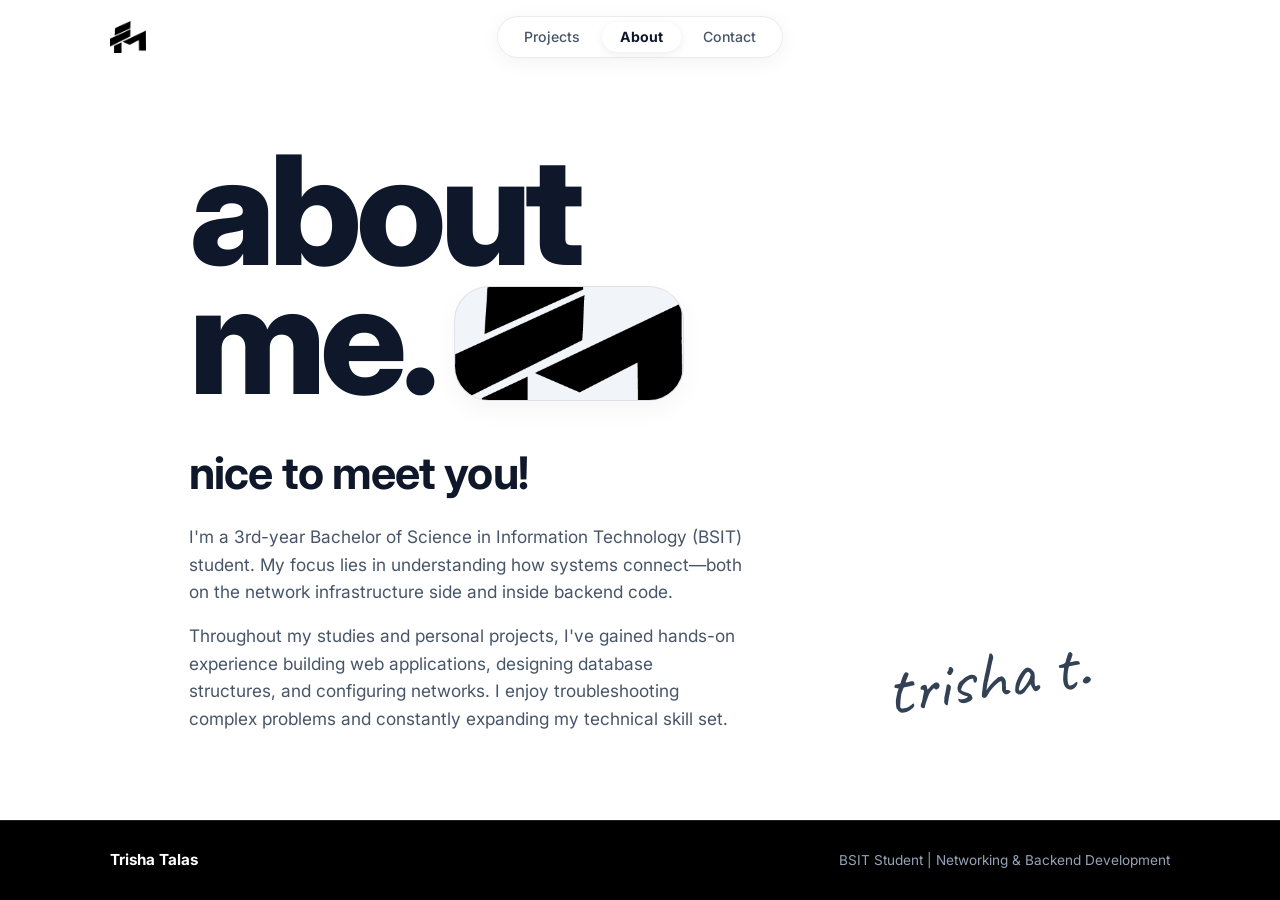
==== about.html @ 3c22f1db "fix portfolio layout" ====
<!DOCTYPE html>
<html lang="en">
  <head>
    <meta charset="utf-8">
    <meta name="viewport" content="width=device-width, initial-scale=1">
    <title>About | Trisha Talas</title>
    <link rel="stylesheet" href="assets/css/global.css">
    <link rel="stylesheet" href="assets/css/about.css">
  </head>
  <body>
    <!-- Header -->
    <header class="site-header" data-header>
      <div class="container header-shell">
        <a class="brand" href="index.html" aria-label="Trisha Talas home">
          <img src="assets/profile-pic/Trisha_Talas_logo.png" alt="Trisha Talas logo">
        </a>

        <nav id="site-nav" class="site-nav" aria-label="Primary navigation" data-nav>
          <a href="projects.html">Projects</a>
          <a href="about.html" class="active">About</a>
          <a href="contact.html">Contact</a>
        </nav>
      </div>
    </header>

    <!-- Editorial About Section -->
    <main id="main-content" class="page-content">
      <section class="editorial-about-section">
        <div class="container editorial-container">
          
          <!-- Top Bar Accent -->
          <div class="editorial-top-bar">
          </div>

          <!-- Giant Typography Title with Photo Pill Badge -->
          <div class="giant-header">
            <h1 class="giant-text">about</h1>
            <div class="giant-bottom-row">
              <span class="giant-text">me.</span>
              <div class="photo-badge">
                <img src="assets/profile-pic/Trisha_Talas_logo.png" alt="Trisha Talas">
              </div>
            </div>
          </div>

          <!-- Editorial Body Copy & Signature Accent -->
          <div class="editorial-content-grid">
            <div class="editorial-copy">
              <h2>nice to meet you!</h2>
              <p>
                I'm a 3rd-year Bachelor of Science in Information Technology (BSIT) student. My focus lies in understanding how systems connect—both on the network infrastructure side and inside backend code.
              </p>
              <p>
                Throughout my studies and personal projects, I've gained hands-on experience building web applications, designing database structures, and configuring networks. I enjoy troubleshooting complex problems and constantly expanding my technical skill set.
              </p>
            </div>

            <div class="signature-accent" aria-hidden="true">
              <span>trisha t.</span>
            </div>
          </div>

        </div>
      </section>
    </main>

    <!-- Black Footer -->
    <footer class="site-footer">
      <div class="container footer-shell">
        <a class="footer-brand" href="index.html">
          <span>Trisha Talas</span>
        </a>
        <p>BSIT Student | Networking & Backend Development</p>
      </div>
    </footer>

    <script src="assets/js/main.js"></script>
  </body>
</html>
---- assets/css/global.css ----
/* ==========================================================================
   GLOBAL STYLES & FONT IMPORT
   ========================================================================== */
@import url('https://fonts.googleapis.com/css2?family=Inter:wght@400;500;600;700;800&display=swap');

:root {
  --font-main: 'Inter', system-ui, -apple-system, sans-serif;
  --bg-color: #ffffff;          /* White Base para sa Header */
  --text-primary: #0f172a;
  --text-muted: #64748b;
  --radius-pill: 999px;
}

/* Inayos ang Typo: Ginawang '*' mula sa '-' */
* {
  box-sizing: border-box;
  margin: 0;
  padding: 0;
}

html, body {
  width: 100%;
  height: 100%;
  overflow-x: hidden;
}

body {
  font-family: var(--font-main);
  background-color: var(--bg-color);
  color: var(--text-primary);
  line-height: 1.5;
  min-height: 100vh;
  display: flex;
  flex-direction: column;
}

.container {
  width: 100%;
  max-width: 1100px;
  margin: 0 auto;
  padding: 0 20px;
}

a {
  color: inherit;
  text-decoration: none;
}

/* ==========================================================================
   WHITE HEADER & RESPONSIVE GLASS PILL NAVBAR
   ========================================================================== */
.site-header {
  width: 100%;
  padding: 16px 0;
  background: #ffffff;
  position: relative;
  z-index: 1000;
  display: flex;
  align-items: center;
}

.header-shell {
  display: grid;
  grid-template-columns: 1fr auto 1fr;
  align-items: center;
  width: 100%;
}

/* 1. Logo at Pangalan sa Pinaka-Kaliwa */
.brand {
  display: flex;
  align-items: center;
  gap: 12px;
  justify-self: start;
  text-decoration: none;
}

.brand img {
  width: 36px !important;
  height: 36px !important;
  display: block;
  object-fit: contain;
}

.brand-copy {
  display: flex;
  flex-direction: column;
  justify-content: center;
  line-height: 1.15;
}

.brand-copy strong {
  font-family: var(--font-main);
  font-size: 0.95rem;
  font-weight: 700;
  color: #0f172a;
}

.brand-copy span {
  font-family: var(--font-main);
  font-size: 0.75rem;
  color: #64748b;
}

/* 2. Floating Glass Pill Navigation */
.site-nav {
  grid-column: 2;
  justify-self: center;
  display: flex;
  align-items: center;
  gap: 4px;
  padding: 5px 8px;
  background: rgba(255, 255, 255, 0.85);
  backdrop-filter: blur(16px);
  -webkit-backdrop-filter: blur(16px);
  border: 1px solid rgba(0, 0, 0, 0.08);
  border-radius: var(--radius-pill);
  box-shadow: 0 4px 20px rgba(0, 0, 0, 0.05);
  line-height: 1;
}

.site-nav a {
  font-family: var(--font-main);
  display: inline-flex;
  align-items: center;
  justify-content: center;
  padding: 8px 18px;
  color: #475569;
  font-size: 0.88rem;
  font-weight: 500;
  border-radius: var(--radius-pill);
  transition: all 0.2s ease;
  white-space: nowrap;
  text-decoration: none;
  line-height: 1;
}

.site-nav a:hover {
  color: #0f172a;
  background: rgba(0, 0, 0, 0.04);
}

.site-nav a.active {
  color: #0f172a;
  background: #ffffff;
  font-weight: 700;
  box-shadow: 0 2px 8px rgba(0, 0, 0, 0.08);
}

/* 3. Invisible Balancer para sa Desktop */
.header-shell::after {
  content: "";
  display: block;
  grid-column: 3;
}

.nav-toggle {
  display: none;
}

/* ==========================================================================
   MAIN CONTENT AREA (Extended Full Stretch Pababa sa Footer)
   ========================================================================== */
#main-content,
.page-content {
  flex: 1 1 auto;
  display: flex;
  flex-direction: column;
  padding-top: 0;
  padding-bottom: 0;
  margin-bottom: 0 !important;
  width: 100%;
}

/* Sisiguraduhin ding kakainin ng mismong section sa loob ang buong natitirang taas */
#main-content > section,
.page-content > section,
.hero-section {
  flex: 1 1 auto;
  display: flex;
  flex-direction: column;
  justify-content: center;
}

/* ==========================================================================
   SOLID BLACK FOOTER (Sagad Pababa sa Pinakailalim ng Screen)
   ========================================================================== */
.site-footer {
  width: 100%;
  padding: 28px 0;
  background: #000000 !important; /* Solid Black Background */
  margin-top: auto;                 /* Pinipilit dumikit sa ilalim */
  border-top: 1px solid rgba(255, 255, 255, 0.12); /* Manipis na dark divider */
}

.footer-shell {
  display: flex;
  align-items: center;
  justify-content: space-between;
  max-width: 1100px;
  margin: 0 auto;
  padding: 0 20px;
}

.footer-brand {
  font-family: var(--font-main);
  font-weight: 700;
  font-size: 0.95rem;
  color: #ffffff !important;
  text-decoration: none;
}

.site-footer p {
  font-family: var(--font-main);
  color: #94a3b8 !important;
  font-size: 0.85rem;
}

/* ==========================================================================
   FULL RESPONSIVE MEDIA QUERIES
   ========================================================================== */
@media (max-width: 768px) {
  .site-header {
    padding: 12px 0;
  }

  .header-shell {
    display: flex;
    justify-content: space-between;
    align-items: center;
  }

  .header-shell::after {
    display: none;
  }

  .brand-copy strong {
    font-size: 0.88rem;
  }

  .brand-copy span {
    font-size: 0.7rem;
  }

  .site-nav {
    grid-column: auto;
    gap: 2px;
    padding: 3px 4px;
  }

  .site-nav a {
    padding: 6px 12px;
    font-size: 0.78rem;
  }

  .footer-shell {
    flex-direction: column;
    gap: 8px;
    text-align: center;
  }

  .footer-brand {
    font-size: 0.88rem;
  }

  .site-footer p {
    font-size: 0.78rem;
  }
}
---- assets/css/about.css ----
/* ==========================================================================
   EDITORIAL ABOUT PAGE (Light Minimal Palette - White & Gray)
   ========================================================================== */
@import url('https://fonts.googleapis.com/css2?family=Caveat:wght@500;600&display=swap');

.editorial-about-section {
  width: 100%;
  flex: 1 1 auto;
  padding: 40px 0 60px 0;
  background-color: #ffffff; /* Purong puti ang background */
  color: #0f172a;            /* Maitim/Slate ang pangunahing text */
  display: flex;
  align-items: center;
}

.editorial-container {
  max-width: 950px;
  margin: 0 auto;
  padding: 0 24px;
}

/* Top Decorative Bar */
.editorial-top-bar {
  display: flex;
  justify-content: space-between;
  align-items: center;
  margin-bottom: 20px;
  font-size: 0.85rem;
  color: #64748b;
  letter-spacing: 0.5px;
}

.barcode-strip {
  width: 85px;
  height: 18px;
  background: repeating-linear-gradient(
    90deg,
    #0f172a,
    #0f172a 2px,
    transparent 2px,
    transparent 4px
  );
}

/* Giant Headline Style */
.giant-header {
  line-height: 0.85;
  margin-bottom: 36px;
}

.giant-text {
  font-family: var(--font-main);
  font-size: clamp(4.5rem, 13vw, 9.5rem);
  font-weight: 800;
  letter-spacing: -0.04em;
  color: #0f172a;
  display: block;
}

.giant-bottom-row {
  display: flex;
  align-items: center;
  gap: 20px;
}

/* Rounded Photo Badge Katabi ng Text */
.photo-badge {
  width: clamp(130px, 24vw, 230px);
  height: clamp(75px, 13vw, 115px);
  background: #f1f5f9;
  border: 1px solid rgba(0, 0, 0, 0.08);
  border-radius: 35px;
  overflow: hidden;
  display: flex;
  align-items: center;
  justify-content: center;
  box-shadow: 0 10px 25px rgba(0, 0, 0, 0.04);
  margin-top: 8px;
}

.photo-badge img {
  width: 100%;
  height: 100%;
  object-fit: cover;
}

/* Content Grid Layout */
.editorial-content-grid {
  display: grid;
  grid-template-columns: 1.8fr 1fr;
  gap: 40px;
  align-items: flex-end;
}

.editorial-copy h2 {
  font-size: clamp(1.8rem, 4vw, 2.8rem);
  font-weight: 700;
  margin-bottom: 16px;
  letter-spacing: -0.02em;
  color: #0f172a;
}

.editorial-copy p {
  font-size: clamp(0.95rem, 1.8vw, 1.08rem);
  line-height: 1.6;
  color: #475569; /* Malambot na dark gray para sa descriptions */
  margin-bottom: 16px;
}

/* Cursive Signature Accent */
.signature-accent {
  font-family: 'Caveat', cursive;
  font-size: clamp(3rem, 6vw, 4.5rem);
  color: #334155;
  transform: rotate(-8deg);
  text-align: right;
  user-select: none;
  padding-bottom: 10px;
}

/* Mobile Responsiveness */
@media (max-width: 768px) {
  .editorial-content-grid {
    grid-template-columns: 1fr;
    gap: 20px;
  }

  .giant-bottom-row {
    gap: 12px;
  }

  .signature-accent {
    text-align: left;
    transform: rotate(-4deg);
  }
}
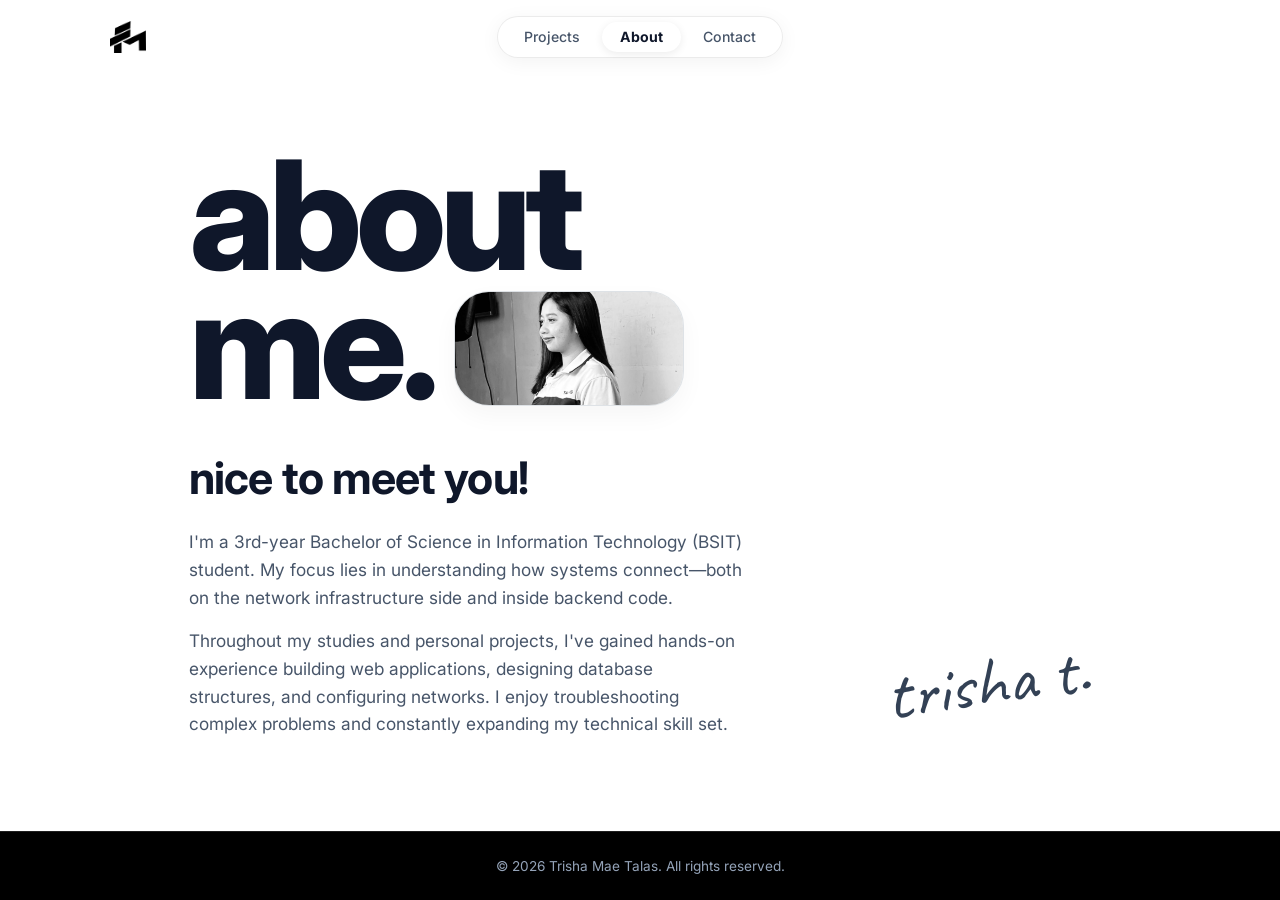
==== commit 23c8671e: "add folders" ====
--- a/about.html
+++ b/about.html
@@ -38,7 +38,7 @@
             <div class="giant-bottom-row">
               <span class="giant-text">me.</span>
               <div class="photo-badge">
-                <img src="assets/profile-pic/Trisha_Talas_logo.png" alt="Trisha Talas">
+                <img src="assets\img\pfp2.png" alt="Trisha Talas">
               </div>
             </div>
           </div>
@@ -64,15 +64,13 @@
       </section>
     </main>
 
-    <!-- Black Footer -->
-    <footer class="site-footer">
-      <div class="container footer-shell">
-        <a class="footer-brand" href="index.html">
-          <span>Trisha Talas</span>
-        </a>
-        <p>BSIT Student | Networking & Backend Development</p>
-      </div>
-    </footer>
+    
+<!-- Centered Solid Black Footer -->
+<footer class="site-footer">
+  <div class="container footer-shell">
+    <p>© 2026 Trisha Mae Talas. All rights reserved.</p>
+  </div>
+</footer>
 
     <script src="assets/js/main.js"></script>
   </body>
--- a/assets/css/global.css
+++ b/assets/css/global.css
@@ -5,13 +5,13 @@
 
 :root {
   --font-main: 'Inter', system-ui, -apple-system, sans-serif;
-  --bg-color: #ffffff;          /* White Base para sa Header */
+  --bg-color: #ffffff;          /* White Base */
   --text-primary: #0f172a;
   --text-muted: #64748b;
   --radius-pill: 999px;
 }
 
-/* Inayos ang Typo: Ginawang '*' mula sa '-' */
+/* Universal Reset */
 * {
   box-sizing: border-box;
   margin: 0;
@@ -66,7 +66,7 @@
   width: 100%;
 }
 
-/* 1. Logo at Pangalan sa Pinaka-Kaliwa */
+/* 1. Logo sa Pinaka-Kaliwa (Wala nang text sa tabi) */
 .brand {
   display: flex;
   align-items: center;
@@ -83,23 +83,7 @@
 }
 
 .brand-copy {
-  display: flex;
-  flex-direction: column;
-  justify-content: center;
-  line-height: 1.15;
-}
-
-.brand-copy strong {
-  font-family: var(--font-main);
-  font-size: 0.95rem;
-  font-weight: 700;
-  color: #0f172a;
-}
-
-.brand-copy span {
-  font-family: var(--font-main);
-  font-size: 0.75rem;
-  color: #64748b;
+  display: none !important; /* Itinatago ang text sa tabi ng logo */
 }
 
 /* 2. Floating Glass Pill Navigation */
@@ -147,7 +131,7 @@
   box-shadow: 0 2px 8px rgba(0, 0, 0, 0.08);
 }
 
-/* 3. Invisible Balancer para sa Desktop */
+/* 3. Invisible Balancer para sa Grid Balance sa Desktop */
 .header-shell::after {
   content: "";
   display: block;
@@ -159,11 +143,11 @@
 }
 
 /* ==========================================================================
-   MAIN CONTENT AREA (Extended Full Stretch Pababa sa Footer)
+   MAIN CONTENT AREA (Extended Full Stretch)
    ========================================================================== */
 #main-content,
 .page-content {
-  flex: 1 1 auto;
+  flex: 1 0 auto;
   display: flex;
   flex-direction: column;
   padding-top: 0;
@@ -172,48 +156,32 @@
   width: 100%;
 }
 
-/* Sisiguraduhin ding kakainin ng mismong section sa loob ang buong natitirang taas */
-#main-content > section,
-.page-content > section,
-.hero-section {
-  flex: 1 1 auto;
-  display: flex;
-  flex-direction: column;
-  justify-content: center;
-}
-
-/* ==========================================================================
-   SOLID BLACK FOOTER (Sagad Pababa sa Pinakailalim ng Screen)
+/* ==========================================================================
+   CENTERED SOLID BLACK FOOTER
    ========================================================================== */
 .site-footer {
   width: 100%;
-  padding: 28px 0;
-  background: #000000 !important; /* Solid Black Background */
-  margin-top: auto;                 /* Pinipilit dumikit sa ilalim */
-  border-top: 1px solid rgba(255, 255, 255, 0.12); /* Manipis na dark divider */
+  padding: 24px 0;
+  background: #000000 !important;
+  margin-top: auto;                 /* Pinipilit dumikit sa pinakailalim */
+  border-top: 1px solid rgba(255, 255, 255, 0.12);
 }
 
 .footer-shell {
   display: flex;
   align-items: center;
-  justify-content: space-between;
+  justify-content: center; /* Nakasentro ang text sa gitna */
+  text-align: center;
   max-width: 1100px;
   margin: 0 auto;
   padding: 0 20px;
 }
 
-.footer-brand {
-  font-family: var(--font-main);
-  font-weight: 700;
-  font-size: 0.95rem;
-  color: #ffffff !important;
-  text-decoration: none;
-}
-
 .site-footer p {
   font-family: var(--font-main);
-  color: #94a3b8 !important;
+  color: #94a3b8 !important; /* Soft light gray text */
   font-size: 0.85rem;
+  margin: 0;
 }
 
 /* ==========================================================================
@@ -234,14 +202,6 @@
     display: none;
   }
 
-  .brand-copy strong {
-    font-size: 0.88rem;
-  }
-
-  .brand-copy span {
-    font-size: 0.7rem;
-  }
-
   .site-nav {
     grid-column: auto;
     gap: 2px;
@@ -253,16 +213,6 @@
     font-size: 0.78rem;
   }
 
-  .footer-shell {
-    flex-direction: column;
-    gap: 8px;
-    text-align: center;
-  }
-
-  .footer-brand {
-    font-size: 0.88rem;
-  }
-
   .site-footer p {
     font-size: 0.78rem;
   }
--- a/assets/css/about.css
+++ b/assets/css/about.css
@@ -82,6 +82,7 @@
   width: 100%;
   height: 100%;
   object-fit: cover;
+  object-position: center 25%;
 }
 
 /* Content Grid Layout */
